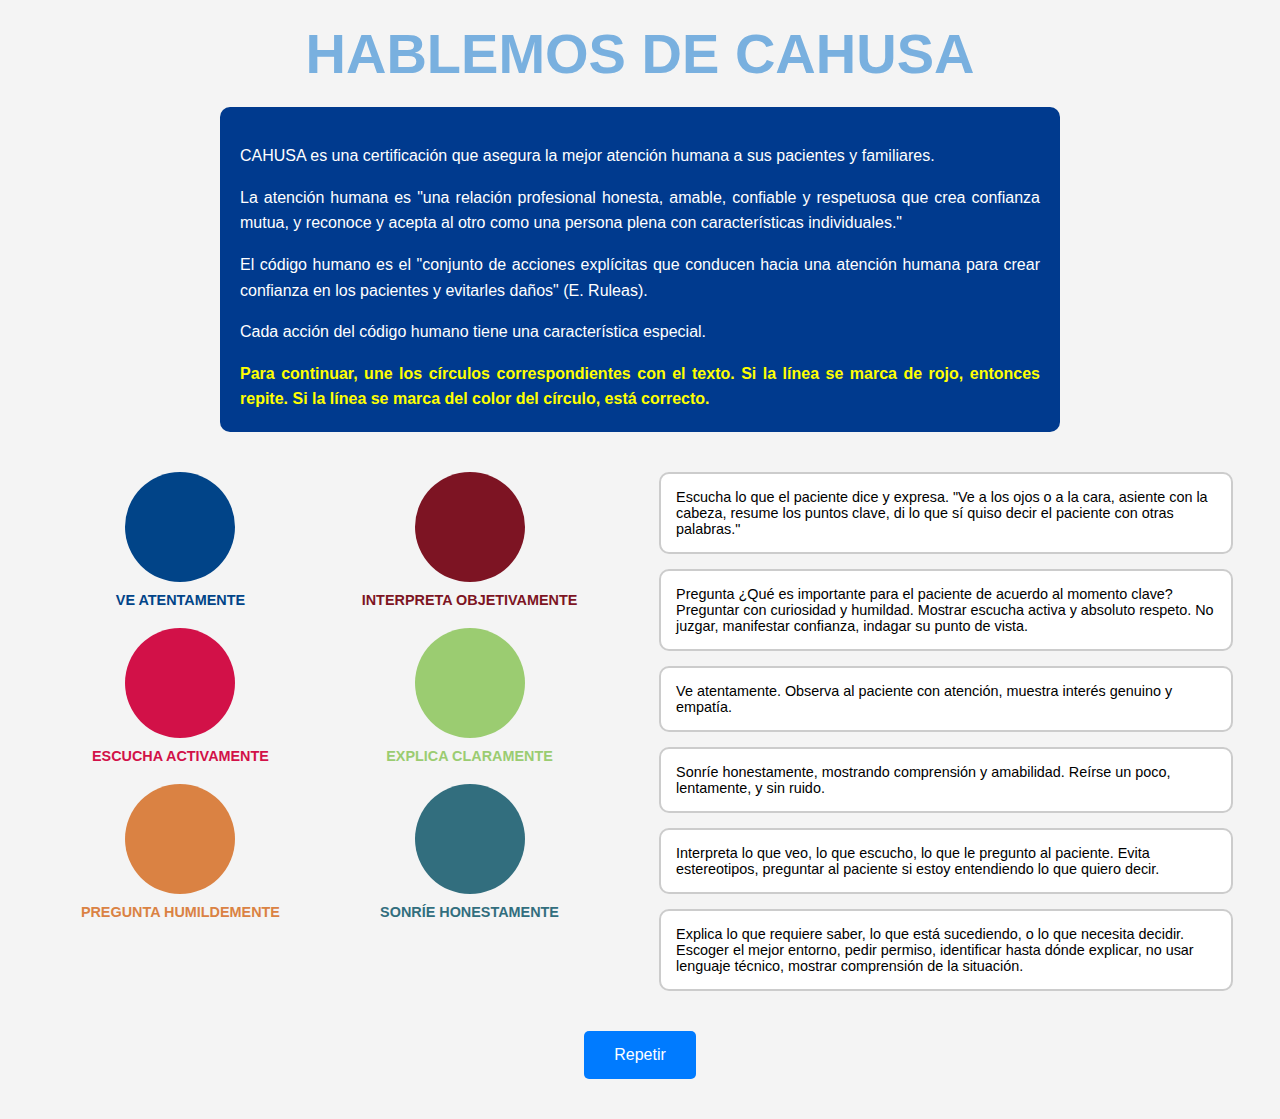
==== juego2.html @ 9e7ad6c5 "Add files via upload" ====
<!DOCTYPE html>
<html lang="es">
<head>
    <meta charset="UTF-8">
    <meta name="viewport" content="width=device-width, initial-scale=1.0">
    <title>Hablemos de CAHUSA</title>
    <link rel="stylesheet" href="styles-juego2.css">
</head>
<body>
    <h1>HABLEMOS DE CAHUSA</h1>
    <div class="text-container">
        <p class="subtitle">
            CAHUSA es una certificación que asegura la mejor atención humana a sus pacientes y familiares.
        </p>
        <p class="subtitle">
            La atención humana es "una relación profesional honesta, amable, confiable y respetuosa que crea confianza mutua, y reconoce y acepta al otro como una persona plena con características individuales."
        </p>
        <p class="subtitle">
            El código humano es el "conjunto de acciones explícitas que conducen hacia una atención humana para crear confianza en los pacientes y evitarles daños" (E. Ruleas).
        </p>
        <p class="subtitle">
            Cada acción del código humano tiene una característica especial.
        </p>
        <p class="instruction">
            Para continuar, une los círculos correspondientes con el texto. Si la línea se marca de rojo, entonces repite. Si la línea se marca del color del círculo, está correcto.
        </p>
    </div>
    <div class="game-container">
        <!-- Contenedor de círculos -->
        <div class="circles-column">
            <div class="circle-item">
                <div class="circle" data-id="ve" style="background-color: #014488;"></div>
                <div class="circle-text" style="color: #014488;">VE ATENTAMENTE</div>
            </div>
            <div class="circle-item">
                <div class="circle" data-id="escucha" style="background-color: #d21148;"></div>
                <div class="circle-text" style="color: #d21148;">ESCUCHA ACTIVAMENTE</div>
            </div>
            <div class="circle-item">
                <div class="circle" data-id="pregunta" style="background-color: #da8243;"></div>
                <div class="circle-text" style="color: #da8243;">PREGUNTA HUMILDEMENTE</div>
            </div>
        </div>
        <div class="circles-column">
            <div class="circle-item">
                <div class="circle" data-id="interpreta" style="background-color: #7d1423;"></div>
                <div class="circle-text" style="color: #7d1423;">INTERPRETA OBJETIVAMENTE</div>
            </div>
            <div class="circle-item">
                <div class="circle" data-id="explica" style="background-color: #9bcc71;"></div>
                <div class="circle-text" style="color: #9bcc71;">EXPLICA CLARAMENTE</div>
            </div>
            <div class="circle-item">
                <div class="circle" data-id="sonrie" style="background-color: #326e7e;"></div>
                <div class="circle-text" style="color: #326e7e;">SONRÍE HONESTAMENTE</div>
            </div>
        </div>
        <!-- Contenedor de cuadros de respuesta -->
        <div class="boxes-container">
            <!-- Los cuadros de respuesta se generarán aleatoriamente -->
        </div>
    </div>
    <!-- Contenedor para mostrar aciertos y errores -->
    <div class="results-container">
        <div id="results" class="results"></div>
    </div>
    <!-- Botón "Repetir" debajo de los cuadros de respuesta -->
    <div class="repeat-button-container">
        <button id="repeat-button" class="repeat-button">Repetir</button>
    </div>
    <div id="message" class="message"></div>
    <script src="script-juego2.js"></script>
</body>
</html>
---- styles-juego2.css ----
body {
    font-family: Arial, sans-serif;
    text-align: center;
    background-color: #f4f4f4;
    margin: 0;
    padding: 0;
    display: flex;
    flex-direction: column;
    align-items: center;
    justify-content: center;
    min-height: 100vh;
}

h1 {
    font-size: 3.5rem;
    margin: 20px 0;
    color: #79b0df;
    font-weight: 700;
    text-align: center;
    line-height: 1.2;
    padding: 0 20px;
    word-wrap: break-word;
    max-width: 90%;
}

/* Contenedor de texto con fondo azul */
.text-container {
    background-color: #003a8e; /* Color de fondo */
    padding: 20px; /* Espaciado interno */
    border-radius: 10px; /* Bordes redondeados */
    margin-bottom: 20px; /* Espaciado inferior */
    max-width: 800px; /* Ancho máximo */
    margin-left: auto;
    margin-right: auto;
    color: white; /* Color del texto general */
    text-align: justify; /* Texto justificado */
    line-height: 1.6; /* Altura de línea */
}

/* Estilo para el texto general dentro del contenedor */
.text-container p {
    margin-bottom: 15px; /* Espaciado entre párrafos */
}

/* Estilo para la instrucción en amarillo */
.text-container .instruction {
    color: yellow; /* Color amarillo */
    font-weight: bold; /* Texto en negrita */
    margin-bottom: 0; /* Sin margen inferior */
}

.game-container {
    display: flex;
    flex-direction: row;
    justify-content: space-around;
    align-items: flex-start;
    width: 100%;
    max-width: 1200px;
    margin-top: 20px;
}

.circles-container, .boxes-container {
    display: flex;
    flex-direction: column;
    gap: 15px;
    width: 45%;
}

.circle {
    padding: 15px;
    border-radius: 50%;
    color: white;
    font-size: 0.9rem;
    font-weight: 700;
    text-align: center;
    display: flex;
    align-items: center;
    justify-content: center;
    height: 80px;
    width: 80px;
    cursor: pointer;
}

.circle.disabled {
    cursor: not-allowed;
    opacity: 0.6;
}

.box {
    padding: 15px;
    border: 2px solid #ccc;
    border-radius: 10px;
    background-color: #fff;
    font-size: 0.9rem;
    text-align: left;
    cursor: pointer;
    width: 100%;
}

.check-button {
    margin-top: 40px;
    padding: 15px 30px;
    font-size: 1rem;
    color: white;
    background-color: #28a745;
    border: none;
    border-radius: 5px;
    cursor: pointer;
}

.check-button:hover {
    background-color: #218838;
}

.message {
    margin-top: 20px;
    font-size: 1.2rem;
    color: #333;
}

.correct {
    border-color: green;
}

.incorrect {
    border-color: red;
}

.line {
    position: absolute;
    background-color: black;
    height: 2px;
    transform-origin: 0 0;
    pointer-events: none;
}

.attempts {
    margin-top: 20px;
    font-size: 1.2rem;
    color: #333;
}

.repeat-button {
    margin-top: 40px;
    padding: 15px 30px;
    font-size: 1rem;
    color: white;
    background-color: #007bff;
    border: none;
    border-radius: 5px;
    cursor: pointer;
}

.repeat-button:hover {
    background-color: #0056b3;
}

.circle-item {
    display: flex;
    flex-direction: column;
    align-items: center;
    gap: 10px;
    margin-bottom: 20px;
}

.circle-text {
    font-size: 0.9rem;
    font-weight: 700;
    text-align: center;
}
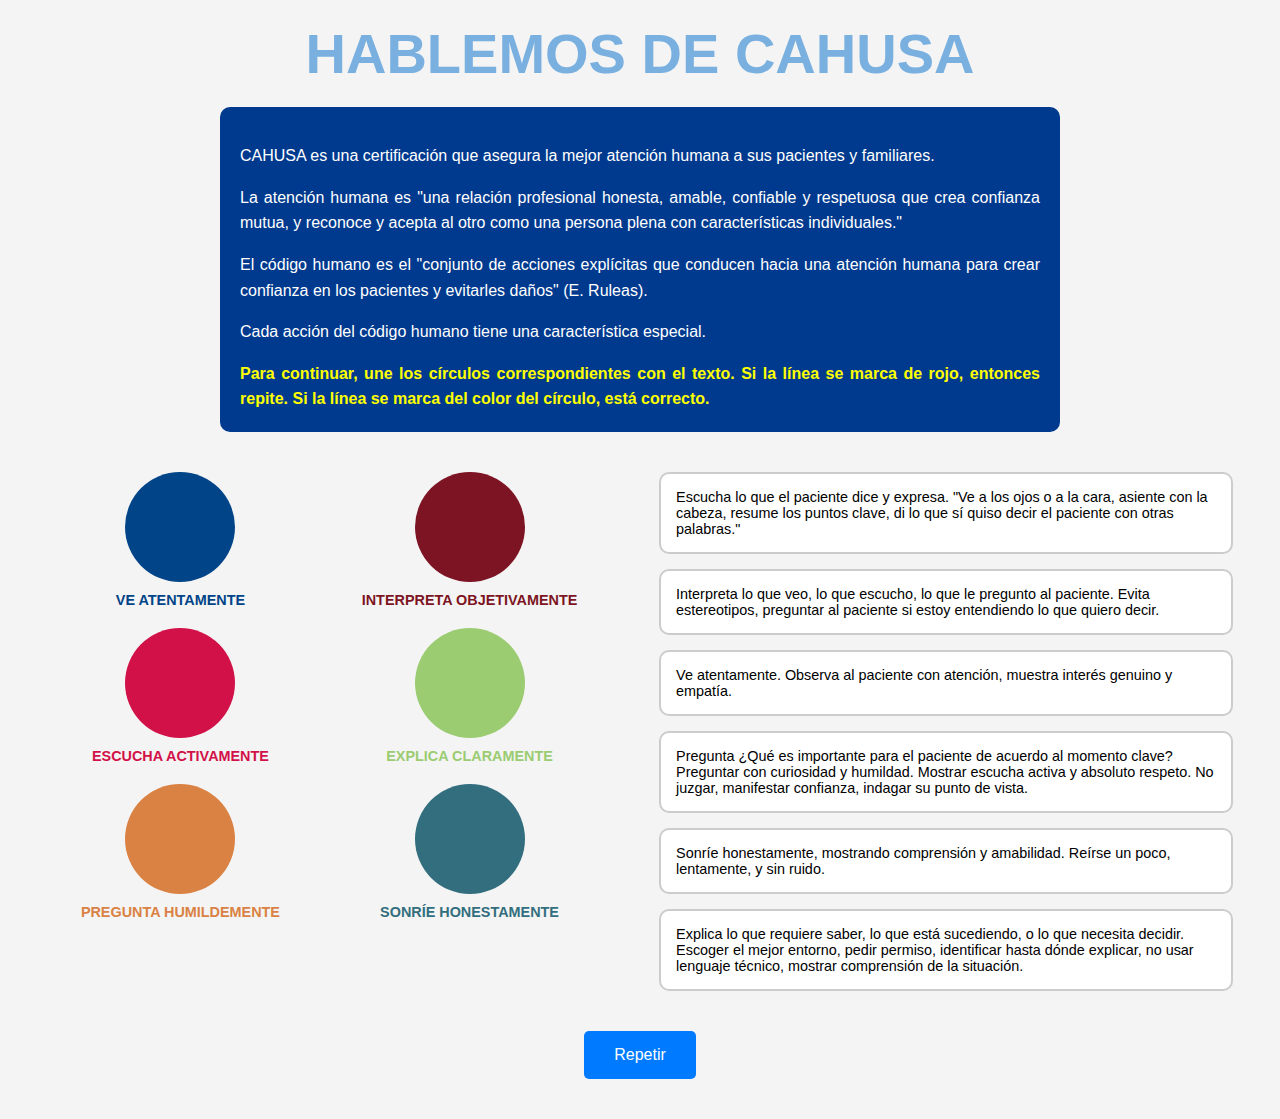
==== commit 599827af: "Update juego2.html" ====
--- a/juego2.html
+++ b/juego2.html
@@ -71,4 +71,4 @@
     <div id="message" class="message"></div>
     <script src="script-juego2.js"></script>
 </body>
-</html>+</html>
--- a/styles-juego2.css
+++ b/styles-juego2.css
@@ -167,4 +167,4 @@
     font-size: 0.9rem;
     font-weight: 700;
     text-align: center;
-}+}
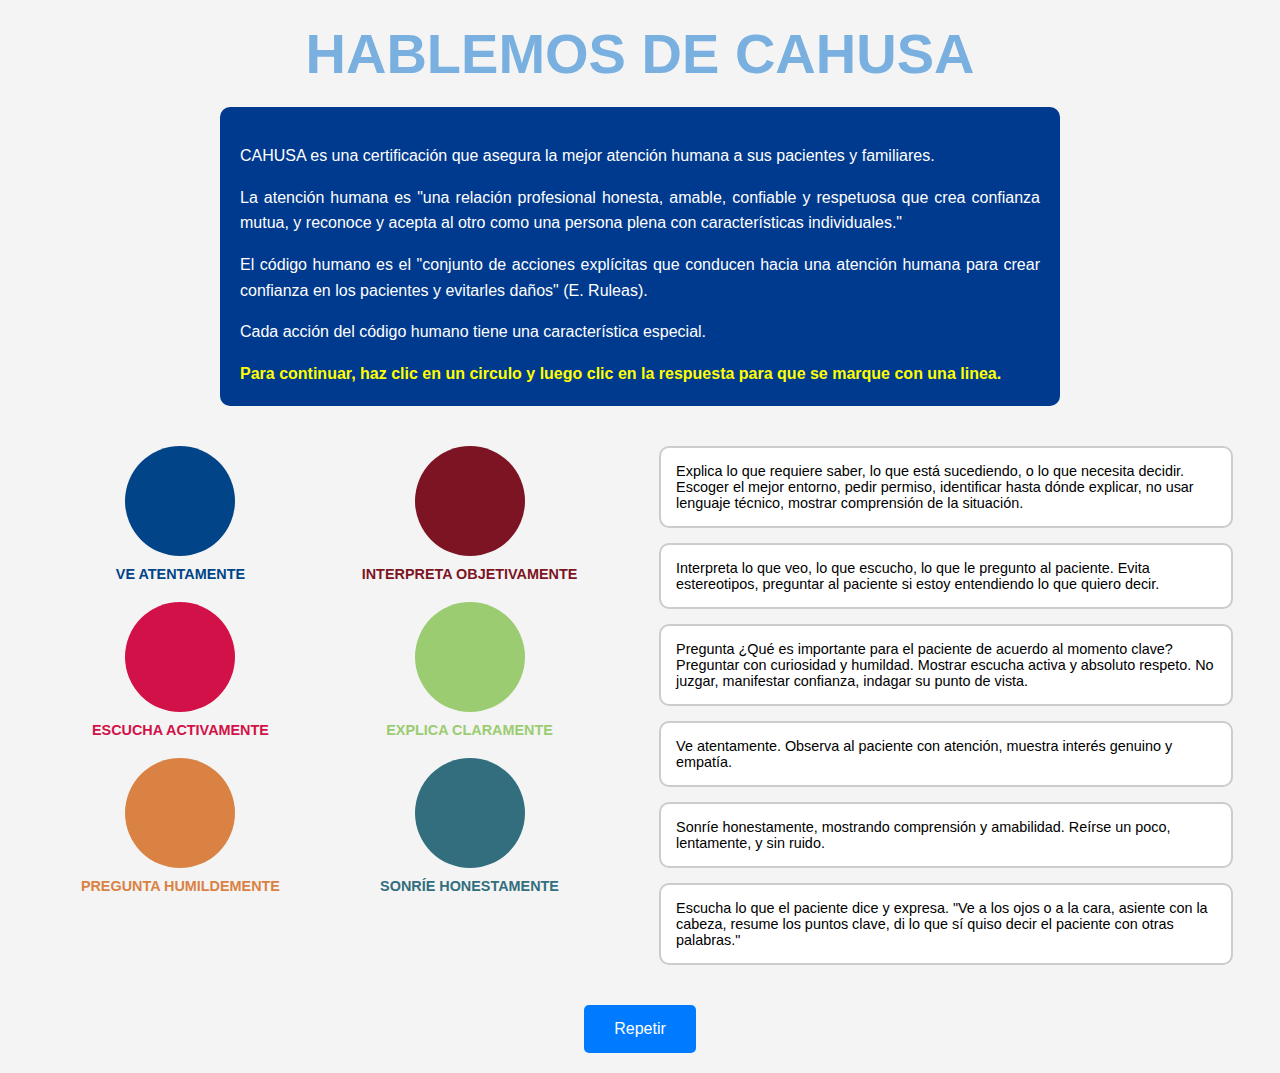
==== commit 7a13d532: "Update juego2.html" ====
--- a/juego2.html
+++ b/juego2.html
@@ -22,7 +22,7 @@
             Cada acción del código humano tiene una característica especial.
         </p>
         <p class="instruction">
-            Para continuar, une los círculos correspondientes con el texto. Si la línea se marca de rojo, entonces repite. Si la línea se marca del color del círculo, está correcto.
+            Para continuar, haz clic en un circulo y luego clic en la respuesta para que se marque con una linea.
         </p>
     </div>
     <div class="game-container">
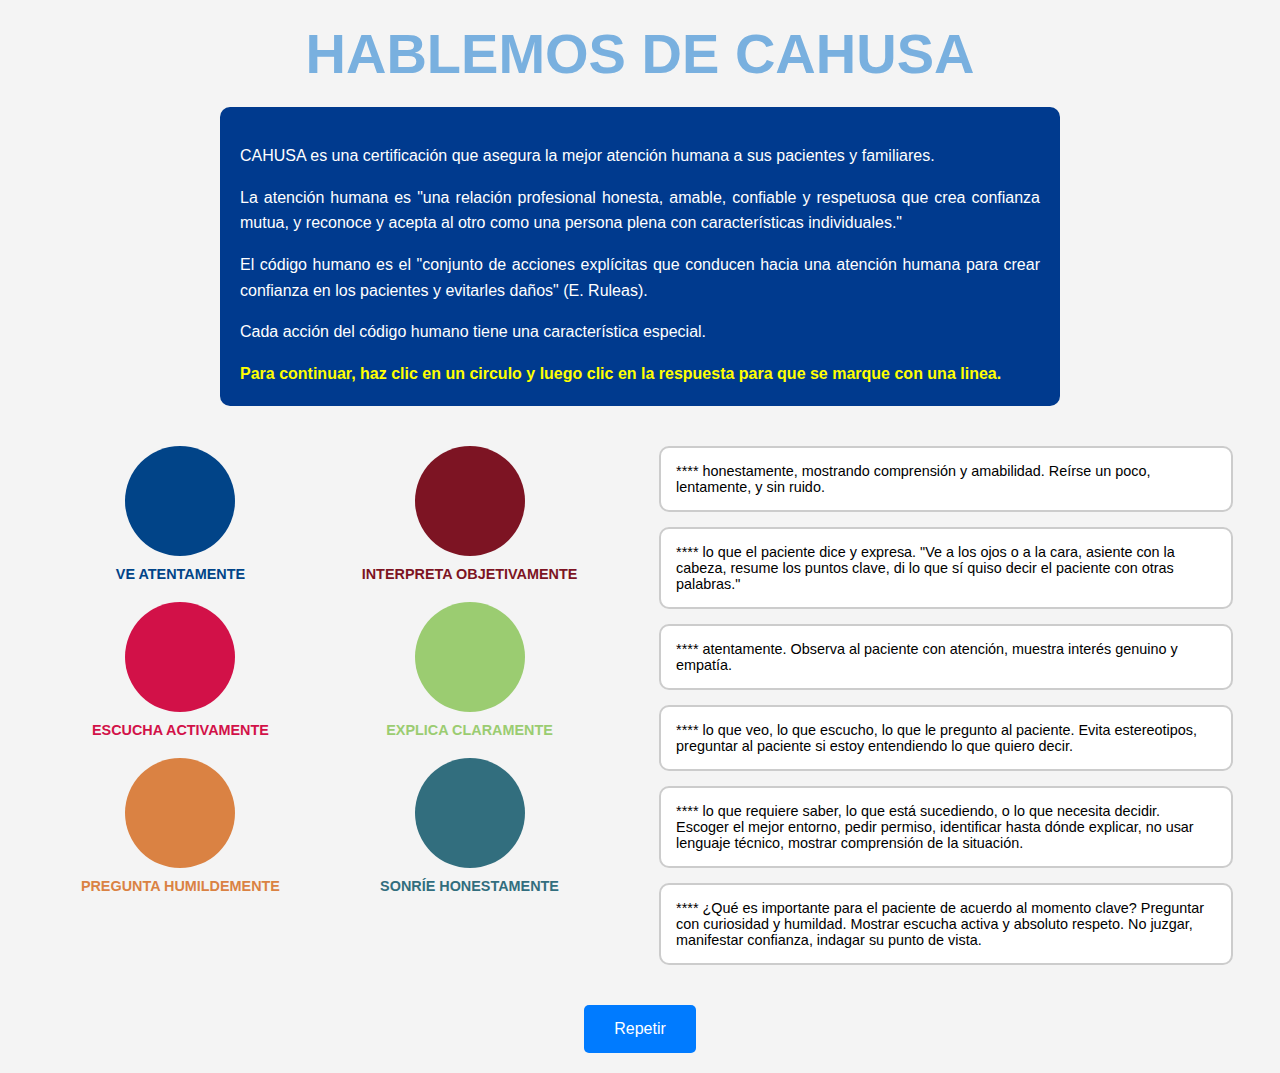
==== commit b4280553: "Update juego2.html" ====
--- a/juego2.html
+++ b/juego2.html
@@ -3,7 +3,7 @@
 <head>
     <meta charset="UTF-8">
     <meta name="viewport" content="width=device-width, initial-scale=1.0">
-    <title>Hablemos de CAHUSA</title>
+    <title>HABLEMOS DEL CODIGO HUMANO</title>
     <link rel="stylesheet" href="styles-juego2.css">
 </head>
 <body>
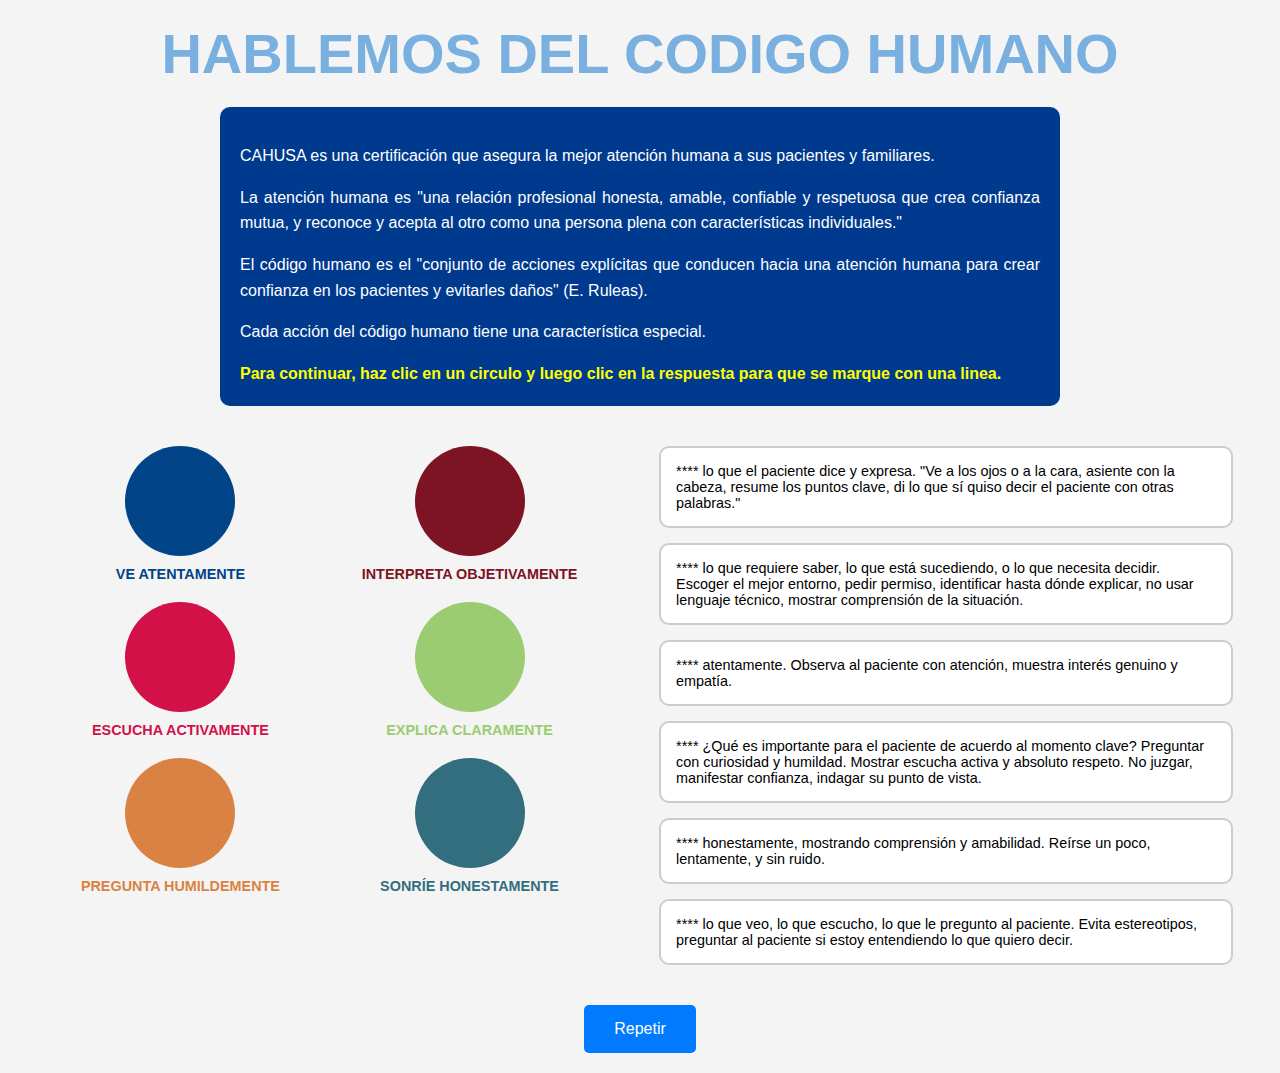
==== commit 346ed7ee: "Update juego2.html" ====
--- a/juego2.html
+++ b/juego2.html
@@ -7,7 +7,7 @@
     <link rel="stylesheet" href="styles-juego2.css">
 </head>
 <body>
-    <h1>HABLEMOS DE CAHUSA</h1>
+    <h1>HABLEMOS DEL CODIGO HUMANO</h1>
     <div class="text-container">
         <p class="subtitle">
             CAHUSA es una certificación que asegura la mejor atención humana a sus pacientes y familiares.
